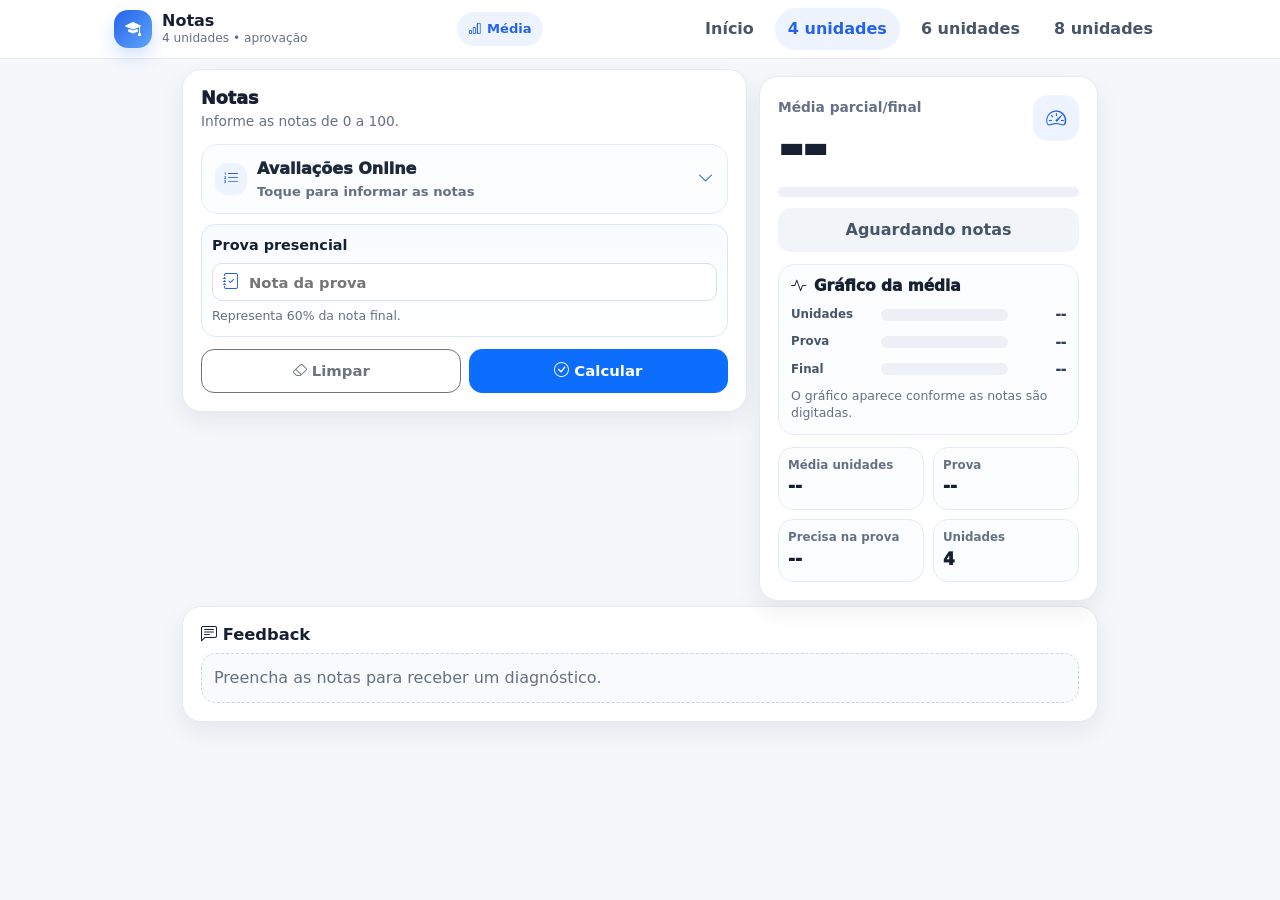
==== pages/4-unidades.html @ f449cc08 "first commit" ====
<!doctype html>
<html lang="pt-BR" data-units="4">
<head>
  <meta charset="utf-8">
  <meta name="viewport" content="width=device-width, initial-scale=1">
  <title>4 Unidades | Calculadora de Notas</title>

  <link href="https://cdn.jsdelivr.net/npm/bootstrap@5.3.3/dist/css/bootstrap.min.css" rel="stylesheet">
  <link href="https://cdn.jsdelivr.net/npm/bootstrap-icons@1.11.3/font/bootstrap-icons.css" rel="stylesheet">
  <link rel="stylesheet" href="../assets/css/styles.css">
</head>

<body>
  <header class="appbar">
    <div class="container-fluid appbar-inner">
      <a class="brand" href="../index.html" aria-label="Início">
        <span class="brand-icon"><i class="bi bi-mortarboard-fill"></i></span>
        <span>
          <strong>Notas</strong>
          <small>4 unidades • aprovação</small>
        </span>
      </a>

      <div class="appbar-actions">
        <a class="appbar-pill" href="#resultado">
          <i class="bi bi-bar-chart"></i>
          <span class="appbar-title-extra">Média</span>
        </a>

        <button class="icon-btn d-lg-none" type="button" data-bs-toggle="offcanvas" data-bs-target="#mobileMenu" aria-label="Abrir menu">
          <i class="bi bi-list"></i>
        </button>
      </div>

      <nav class="desktop-nav d-none d-lg-flex">
        <a href="../index.html">Início</a>
        <a class="active" href="4-unidades.html">4 unidades</a>
        <a class="" href="6-unidades.html">6 unidades</a>
        <a class="" href="8-unidades.html">8 unidades</a>
      </nav>
    </div>
  </header>

  <div class="offcanvas offcanvas-end" tabindex="-1" id="mobileMenu">
    <div class="offcanvas-header">
      <h5 class="offcanvas-title">Navegação</h5>
      <button type="button" class="btn-close" data-bs-dismiss="offcanvas" aria-label="Fechar"></button>
    </div>
    <div class="offcanvas-body mobile-nav">
      <a href="../index.html"><i class="bi bi-house"></i> Início</a>
      <a class="active" href="4-unidades.html"><i class="bi bi-calculator"></i> Calculadora 4 unidades</a>
      <a class="" href="6-unidades.html"><i class="bi bi-calculator"></i> Calculadora 6 unidades</a>
      <a class="" href="8-unidades.html"><i class="bi bi-calculator"></i> Calculadora 8 unidades</a>
    </div>
  </div>

  <main class="container app-container calculator-page">
<section id="notas" class="app-card input-card">
      <div class="section-title">
        <div>
          <h2>Notas</h2>
          <p>Informe as notas de 0 a 100.</p>
        </div>
      </div>

      <form id="gradeForm" novalidate>
        <details class="notes-expander" id="notesExpander">
          <summary>
            <span class="summary-left">
              <span class="summary-icon"><i class="bi bi-list-ol"></i></span>
              <span class="summary-text">
                <span>Avaliações Online</span>
                <small>Toque para informar as notas</small>
              </span>
            </span>
            <i class="bi bi-chevron-down chevron"></i>
          </summary>
          <div class="grades-list" id="onlineGradesContainer"></div>
        </details>

        <div class="exam-box">
          <label for="examGrade">Prova presencial</label>
          <div class="input-wrap">
            <i class="bi bi-journal-check"></i>
            <input type="number" min="0" max="100" step="0.01" id="examGrade" placeholder="Nota da prova">
          </div>
          <small>Representa 60% da nota final.</small>
        </div>

        <div class="action-row">
          <button type="button" class="btn btn-outline-secondary" id="btnLimpar">
            <i class="bi bi-eraser"></i> Limpar
          </button>
          <button type="submit" class="btn btn-primary">
            <i class="bi bi-check-circle"></i> Calcular
          </button>
        </div>
      </form>
    </section>

    <section id="resultado" class="app-card result-panel">
      <div class="result-top">
        <div>
          <span class="result-label">Média parcial/final</span>
          <strong id="finalGrade">--</strong>
        </div>
        <div class="result-icon" id="resultIcon"><i class="bi bi-speedometer2"></i></div>
      </div>

      <div class="progress result-progress">
        <div id="progressBar" class="progress-bar" style="width: 0%"></div>
      </div>

      <div id="statusBadge" class="status-badge neutral">Aguardando notas</div>

      <div class="live-chart" aria-label="Gráfico de acompanhamento das notas">
        <h3><i class="bi bi-activity"></i> Gráfico da média</h3>

        <div class="chart-row">
          <span class="chart-label">Unidades</span>
          <div class="chart-track"><div class="chart-bar online" id="barUnits"></div></div>
          <span class="chart-value" id="barUnitsValue">--</span>
        </div>

        <div class="chart-row">
          <span class="chart-label">Prova</span>
          <div class="chart-track"><div class="chart-bar exam" id="barExam"></div></div>
          <span class="chart-value" id="barExamValue">--</span>
        </div>

        <div class="chart-row">
          <span class="chart-label">Final</span>
          <div class="chart-track"><div class="chart-bar final" id="barFinal"></div></div>
          <span class="chart-value" id="barFinalValue">--</span>
        </div>

        <p class="chart-help" id="chartHelp">
          O gráfico aparece conforme as notas são digitadas.
        </p>
      </div>

      <div class="result-grid">
        <div class="mini-stat">
          <span>Média unidades</span>
          <strong id="unitsAverage">--</strong>
        </div>
        <div class="mini-stat">
          <span>Prova</span>
          <strong id="examResult">--</strong>
        </div>
        <div class="mini-stat">
          <span>Precisa na prova</span>
          <strong id="neededExam">--</strong>
        </div>
        <div class="mini-stat">
          <span>Unidades</span>
          <strong>4</strong>
        </div>
      </div>
    </section>

    <section class="app-card feedback-card">
      <h2><i class="bi bi-chat-left-text"></i> Feedback</h2>
      <div id="feedbackArea" class="feedback-empty">
        Preencha as notas para receber um diagnóstico.
      </div>
    </section>
  </main>

  <nav class="bottom-nav d-lg-none">
    <a href="../index.html"><i class="bi bi-house"></i><span>Início</span></a>
    <a href="#notas" class="active"><i class="bi bi-pencil-square"></i><span>Notas</span></a>
    <a href="#resultado"><i class="bi bi-bar-chart"></i><span>Média</span></a>
  </nav>

  <script src="https://cdn.jsdelivr.net/npm/bootstrap@5.3.3/dist/js/bootstrap.bundle.min.js"></script>
  <script src="../assets/js/app.js"></script>
</body>
</html>
---- assets/css/styles.css ----
:root {
  --primary: #2563eb;
  --primary-dark: #1d4ed8;
  --success: #16a34a;
  --warning: #f59e0b;
  --danger: #dc2626;
  --bg: #f5f7fb;
  --card: #ffffff;
  --text: #172033;
  --muted: #667085;
  --border: #e6eaf2;
  --shadow: 0 10px 24px rgba(15, 23, 42, .07);
}

* {
  box-sizing: border-box;
}

html {
  scroll-behavior: smooth;
  scroll-padding-top: 74px;
}

body {
  min-height: 100vh;
  background: var(--bg);
  color: var(--text);
  font-family: system-ui, -apple-system, BlinkMacSystemFont, "Segoe UI", sans-serif;
  padding-bottom: 90px;
}

.appbar {
  position: sticky;
  top: 0;
  z-index: 1030;
  background: rgba(255, 255, 255, .97);
  backdrop-filter: blur(14px);
  border-bottom: 1px solid var(--border);
}

.appbar-inner {
  min-height: 58px;
  display: flex;
  align-items: center;
  justify-content: space-between;
  gap: 14px;
  max-width: 1080px;
  margin: 0 auto;
  padding-inline: 14px;
}

.brand {
  display: inline-flex;
  align-items: center;
  gap: 10px;
  color: var(--text);
  text-decoration: none;
}

.brand-icon {
  width: 38px;
  height: 38px;
  display: grid;
  place-items: center;
  border-radius: 14px;
  background: linear-gradient(135deg, var(--primary), #60a5fa);
  color: #fff;
  box-shadow: 0 8px 18px rgba(37, 99, 235, .20);
}

.brand strong,
.brand small {
  display: block;
  line-height: 1.05;
}

.brand small {
  color: var(--muted);
  font-size: .76rem;
  margin-top: 2px;
}

.icon-btn {
  border: 0;
  width: 38px;
  height: 38px;
  border-radius: 14px;
  background: #eef4ff;
  color: var(--primary);
  font-size: 1.25rem;
}

.desktop-nav {
  align-items: center;
  gap: 8px;
}

.desktop-nav a,
.mobile-nav a {
  text-decoration: none;
  color: #475569;
  font-weight: 750;
}

.desktop-nav a {
  padding: 9px 13px;
  border-radius: 999px;
}

.desktop-nav a:hover,
.desktop-nav a.active {
  color: var(--primary);
  background: #eef4ff;
}

.mobile-nav {
  display: grid;
  gap: 10px;
}

.mobile-nav a {
  display: flex;
  align-items: center;
  gap: 10px;
  padding: 14px;
  border-radius: 16px;
  background: #f8fafc;
}

.mobile-nav a.active {
  color: var(--primary);
  background: #eef4ff;
}

.app-container {
  max-width: 940px;
  padding-top: 12px;
}

.home-container {
  max-width: 620px;
}

.compact-hero,
.mini-header {
  border-radius: 18px;
  padding: 14px 15px;
  background: #ffffff;
  color: var(--text);
  border: 1px solid var(--border);
  box-shadow: var(--shadow);
}

.compact-hero {
  margin-bottom: 12px;
}

.compact-hero h1,
.mini-header h1 {
  font-size: clamp(1.16rem, 5.4vw, 1.55rem);
  font-weight: 950;
  margin: 0 0 4px;
  line-height: 1.12;
}

.compact-hero p,
.mini-header p {
  color: var(--muted);
  margin: 0;
  font-size: .91rem;
}

.mini-header {
  display: flex;
  align-items: center;
  justify-content: space-between;
  gap: 12px;
  margin-bottom: 12px;
}

.mini-header::before,
.compact-hero::before {
  content: "";
  width: 42px;
  height: 4px;
  display: block;
  border-radius: 999px;
  background: linear-gradient(90deg, var(--primary), #60a5fa);
  margin-bottom: 10px;
}

.mini-header > div,
.compact-hero > div {
  flex: 1;
}

.mini-header .btn {
  border-radius: 13px;
  font-weight: 850;
  white-space: nowrap;
  padding: 8px 10px;
  font-size: .86rem;
}

.mini-badge {
  display: none;
}

.home-actions {
  display: grid;
  grid-template-columns: 1fr;
  gap: 9px;
  margin: 12px 0;
}

.home-action {
  display: flex;
  align-items: center;
  justify-content: space-between;
  gap: 14px;
  padding: 12px 14px;
  border: 1px solid var(--border);
  border-radius: 17px;
  background: #fff;
  color: var(--text);
  text-decoration: none;
  box-shadow: var(--shadow);
}

.home-action strong {
  display: block;
  font-weight: 900;
  font-size: 1rem;
}

.home-action small {
  color: var(--muted);
  font-size: .86rem;
}

.info-card,
.app-card {
  border: 1px solid var(--border);
  border-radius: 19px;
  background: var(--card);
  box-shadow: var(--shadow);
}

.info-card {
  margin-top: 12px;
  padding: 15px;
}

.info-card h2,
.feedback-card h2 {
  font-size: 1.02rem;
  font-weight: 900;
  margin-bottom: 8px;
}

.info-card p {
  margin-bottom: 11px;
}

.formula {
  background: #f8fafc;
  border: 1px dashed #cbd5e1;
  border-radius: 13px;
  padding: 10px;
  font-weight: 800;
  color: #334155;
  font-size: .94rem;
}

.calculator-page {
  display: grid;
  gap: 12px;
}

.input-card,
.result-panel,
.feedback-card {
  padding: 14px;
}

.section-title {
  display: flex;
  align-items: start;
  justify-content: space-between;
  gap: 10px;
  margin-bottom: 12px;
}

.section-title h2 {
  font-size: 1.1rem;
  font-weight: 950;
  margin: 0;
}

.section-title p {
  color: var(--muted);
  margin: 2px 0 0;
  font-size: .86rem;
}

.ghost-btn {
  display: none;
}

.notes-expander {
  border: 1px solid var(--border);
  border-radius: 17px;
  background: #fbfdff;
  overflow: hidden;
}

.notes-expander summary {
  list-style: none;
  cursor: pointer;
  padding: 12px 13px;
  display: flex;
  align-items: center;
  justify-content: space-between;
  gap: 10px;
  font-weight: 950;
  color: #1e293b;
}

.notes-expander summary::-webkit-details-marker {
  display: none;
}

.notes-expander summary .summary-left {
  display: flex;
  align-items: center;
  gap: 10px;
}

.notes-expander summary .summary-icon {
  width: 32px;
  height: 32px;
  display: grid;
  place-items: center;
  border-radius: 12px;
  background: #eef4ff;
  color: var(--primary);
}

.notes-expander summary .summary-text {
  display: grid;
  gap: 1px;
}

.notes-expander summary small {
  color: var(--muted);
  font-weight: 750;
  font-size: .82rem;
}

.notes-expander summary .chevron {
  color: var(--primary);
  transition: transform .2s ease;
}

.notes-expander[open] summary .chevron {
  transform: rotate(180deg);
}

.notes-expander .grades-list {
  padding: 0 10px 10px;
  border-top: 1px solid var(--border);
  background: #fff;
}

.grades-list {
  display: grid;
  grid-template-columns: repeat(2, minmax(0, 1fr));
  gap: 8px;
}

.grade-item {
  padding: 9px;
  background: #fbfdff;
  border: 1px solid var(--border);
  border-radius: 15px;
}

.grade-item label {
  display: flex;
  align-items: center;
  justify-content: space-between;
  gap: 8px;
  font-weight: 850;
  font-size: .76rem;
  margin-bottom: 6px;
  color: #334155;
}

.grade-number {
  display: inline-flex;
  align-items: center;
  justify-content: center;
  min-width: 32px;
  height: 24px;
  padding-inline: 8px;
  border-radius: 999px;
  background: #eef4ff;
  color: var(--primary);
  font-weight: 950;
  font-size: .75rem;
}

.grade-item input,
.exam-box input {
  width: 100%;
  border: 1px solid #d9e0ec;
  border-radius: 11px;
  padding: 9px 10px;
  outline: none;
  font-weight: 750;
  background: #fff;
  min-height: 40px;
}

.grade-item input:focus,
.exam-box input:focus {
  border-color: rgba(37, 99, 235, .55);
  box-shadow: 0 0 0 .18rem rgba(37, 99, 235, .10);
}

.exam-box {
  margin-top: 10px;
  padding: 12px;
  border-radius: 17px;
  background: linear-gradient(180deg, #f8fbff, #fff);
  border: 1px solid rgba(37, 99, 235, .15);
}

.exam-box label {
  display: block;
  font-weight: 900;
  margin-bottom: 7px;
  font-size: .95rem;
}

.exam-box small {
  display: block;
  color: var(--muted);
  margin-top: 6px;
  font-size: .82rem;
}

.input-wrap {
  position: relative;
}

.input-wrap i {
  position: absolute;
  left: 12px;
  top: 50%;
  transform: translateY(-50%);
  color: var(--primary);
}

.input-wrap input {
  padding-left: 38px;
}

.action-row {
  display: grid;
  grid-template-columns: 1fr 1fr;
  gap: 8px;
  margin-top: 12px;
}

.action-row .btn {
  border-radius: 13px;
  padding: 9px 10px;
  font-weight: 850;
  min-height: 44px;
  font-size: .93rem;
}

.result-top {
  display: flex;
  align-items: start;
  justify-content: space-between;
  gap: 12px;
}

.result-label {
  color: var(--muted);
  font-weight: 800;
  font-size: .86rem;
}

#finalGrade {
  display: block;
  font-size: clamp(2.05rem, 12vw, 3.75rem);
  line-height: .95;
  font-weight: 950;
  letter-spacing: -1px;
}

.result-icon {
  width: 46px;
  height: 46px;
  display: grid;
  place-items: center;
  border-radius: 15px;
  background: #eef4ff;
  color: var(--primary);
  font-size: 1.25rem;
}

.result-progress {
  height: 10px;
  border-radius: 999px;
  background: #edf1f7;
  margin: 11px 0;
}

.progress-bar {
  border-radius: 999px;
  transition: width .25s ease;
}

.status-badge {
  width: 100%;
  padding: 10px 12px;
  border-radius: 13px;
  font-weight: 900;
  text-align: center;
}

.status-badge.neutral {
  background: #f1f5f9;
  color: #475569;
}

.status-badge.approved {
  background: #dcfce7;
  color: #166534;
}

.status-badge.recovery {
  background: #fef3c7;
  color: #92400e;
}

.status-badge.failed {
  background: #fee2e2;
  color: #991b1b;
}

.live-chart {
  margin-top: 12px;
  padding: 12px;
  border-radius: 17px;
  background: #fbfdff;
  border: 1px solid var(--border);
}

.live-chart h3 {
  font-size: .96rem;
  font-weight: 950;
  margin: 0 0 10px;
  display: flex;
  align-items: center;
  gap: 8px;
}

.chart-row {
  display: grid;
  grid-template-columns: 82px 1fr 50px;
  align-items: center;
  gap: 8px;
  margin-bottom: 8px;
}

.chart-row:last-child {
  margin-bottom: 0;
}

.chart-label {
  color: #475569;
  font-weight: 850;
  font-size: .74rem;
}

.chart-track {
  height: 12px;
  border-radius: 999px;
  background: #edf1f7;
  overflow: hidden;
}

.chart-bar {
  height: 100%;
  width: 0%;
  border-radius: 999px;
  background: var(--primary);
  transition: width .25s ease, background-color .25s ease;
}

.chart-bar.online {
  background: #2563eb;
}

.chart-bar.exam {
  background: #7c3aed;
}

.chart-bar.final {
  background: #64748b;
}

.chart-bar.final.approved {
  background: var(--success);
}

.chart-bar.final.recovery {
  background: var(--warning);
}

.chart-bar.final.failed {
  background: var(--danger);
}

.chart-value {
  text-align: right;
  color: #334155;
  font-weight: 950;
  font-size: .8rem;
}

.chart-help {
  margin: 9px 0 0;
  color: var(--muted);
  font-size: .78rem;
  line-height: 1.35;
}

.result-grid {
  display: grid;
  grid-template-columns: repeat(2, 1fr);
  gap: 9px;
  margin-top: 12px;
}

.mini-stat {
  border: 1px solid var(--border);
  border-radius: 15px;
  padding: 9px;
  background: #fbfdff;
}

.mini-stat span {
  color: var(--muted);
  font-size: .74rem;
  display: block;
  font-weight: 750;
}

.mini-stat strong {
  font-size: 1.06rem;
  font-weight: 950;
}

.feedback-empty,
.feedback-box {
  border-radius: 15px;
  padding: 12px;
}

.feedback-empty {
  background: #f8fafc;
  color: var(--muted);
  border: 1px dashed #cbd5e1;
}

.feedback-box {
  background: #fbfdff;
  border: 1px solid var(--border);
}

.feedback-box h3 {
  font-size: .98rem;
  font-weight: 950;
  margin-bottom: 6px;
}

.feedback-box p {
  color: #475569;
  margin-bottom: 0;
}

.bottom-nav {
  position: fixed;
  left: 0;
  right: 0;
  bottom: 0;
  z-index: 1040;
  height: 74px;
  display: grid;
  grid-template-columns: repeat(3, 1fr);
  gap: 8px;
  padding: 8px 14px calc(8px + env(safe-area-inset-bottom));
  background: rgba(255, 255, 255, .99);
  backdrop-filter: blur(14px);
  border-top: 1px solid var(--border);
  box-shadow: 0 -10px 24px rgba(15, 23, 42, .08);
}

.bottom-nav a {
  color: #64748b;
  text-decoration: none;
  display: grid;
  place-items: center;
  gap: 2px;
  font-size: .72rem;
  font-weight: 850;
  border-radius: 16px;
  padding: 7px 4px;
  transition: background .2s ease, color .2s ease;
}

.bottom-nav i {
  font-size: 1.16rem;
  line-height: 1;
}

.bottom-nav a.active {
  background: linear-gradient(180deg, #eef4ff, #eaf1ff);
  color: var(--primary);
}

@media (max-width: 374px) {
  .grades-list {
    grid-template-columns: 1fr;
  }

  .compact-hero p,
  .mini-header p {
    font-size: .86rem;
  }

  .chart-row {
    grid-template-columns: 74px 1fr 46px;
  }

  .chart-label {
    font-size: .7rem;
  }
}

@media (min-width: 576px) {
  .compact-hero,
  .mini-header,
  .input-card,
  .result-panel,
  .feedback-card,
  .info-card {
    padding: 18px;
  }

  .grades-list {
    grid-template-columns: repeat(3, minmax(0, 1fr));
  }
}

@media (min-width: 992px) {
  body {
    padding-bottom: 0;
  }

  .app-container {
    padding-top: 22px;
    padding-bottom: 38px;
  }

  .calculator-page {
    grid-template-columns: 1.25fr .75fr;
    align-items: start;
  }

  .mini-header,
  .feedback-card {
    grid-column: 1 / -1;
  }

  .result-panel {
    position: sticky;
    top: 76px;
  }

  .home-actions {
    grid-template-columns: repeat(3, 1fr);
  }

  .bottom-nav {
    display: none;
  }
}


/* Ajustes v5: informações da calculadora dentro da appbar */
.calculator-page {
  padding-top: 10px;
}

.calculator-page .mini-header {
  display: none;
}

.appbar-actions {
  display: flex;
  align-items: center;
  gap: 8px;
}

.appbar-pill {
  display: inline-flex;
  align-items: center;
  gap: 6px;
  height: 34px;
  padding: 0 11px;
  border-radius: 999px;
  background: #eef4ff;
  color: var(--primary);
  text-decoration: none;
  font-size: .82rem;
  font-weight: 900;
  white-space: nowrap;
}

.appbar-pill:hover {
  color: var(--primary-dark);
  background: #e0ebff;
}

.appbar-title-extra {
  display: none;
}

@media (min-width: 390px) {
  .appbar-title-extra {
    display: inline;
  }
}

@media (max-width: 374px) {
  .appbar-pill {
    height: 32px;
    padding: 0 9px;
    font-size: .78rem;
  }
}


/* Ajustes v6: inputs de avaliações mais proporcionais */
.notes-expander .grades-list {
  padding: 10px;
}

.grade-item {
  padding: 8px;
  border-radius: 13px;
  background: #ffffff;
}

.grade-item label {
  font-size: .72rem;
  line-height: 1.15;
  margin-bottom: 5px;
  min-height: 22px;
}

.grade-number {
  min-width: 28px;
  height: 22px;
  padding-inline: 7px;
  font-size: .7rem;
}

.grade-item input {
  min-height: 34px;
  height: 34px;
  padding: 6px 9px;
  border-radius: 10px;
  font-size: .92rem;
  font-weight: 800;
}

.grade-item input::placeholder {
  font-size: .82rem;
  font-weight: 700;
}

.grades-list {
  gap: 7px;
}

.exam-box {
  padding: 10px;
  border-radius: 15px;
}

.exam-box label {
  font-size: .9rem;
  margin-bottom: 6px;
}

.exam-box input {
  min-height: 38px;
  height: 38px;
  padding-top: 7px;
  padding-bottom: 7px;
  border-radius: 10px;
  font-size: .92rem;
}

.input-wrap input {
  padding-left: 36px;
}

.input-wrap i {
  left: 11px;
}

.exam-box small {
  font-size: .78rem;
}

@media (min-width: 576px) {
  .grades-list {
    grid-template-columns: repeat(4, minmax(0, 1fr));
  }
}

@media (min-width: 992px) {
  .grades-list {
    grid-template-columns: repeat(4, minmax(0, 1fr));
  }
}
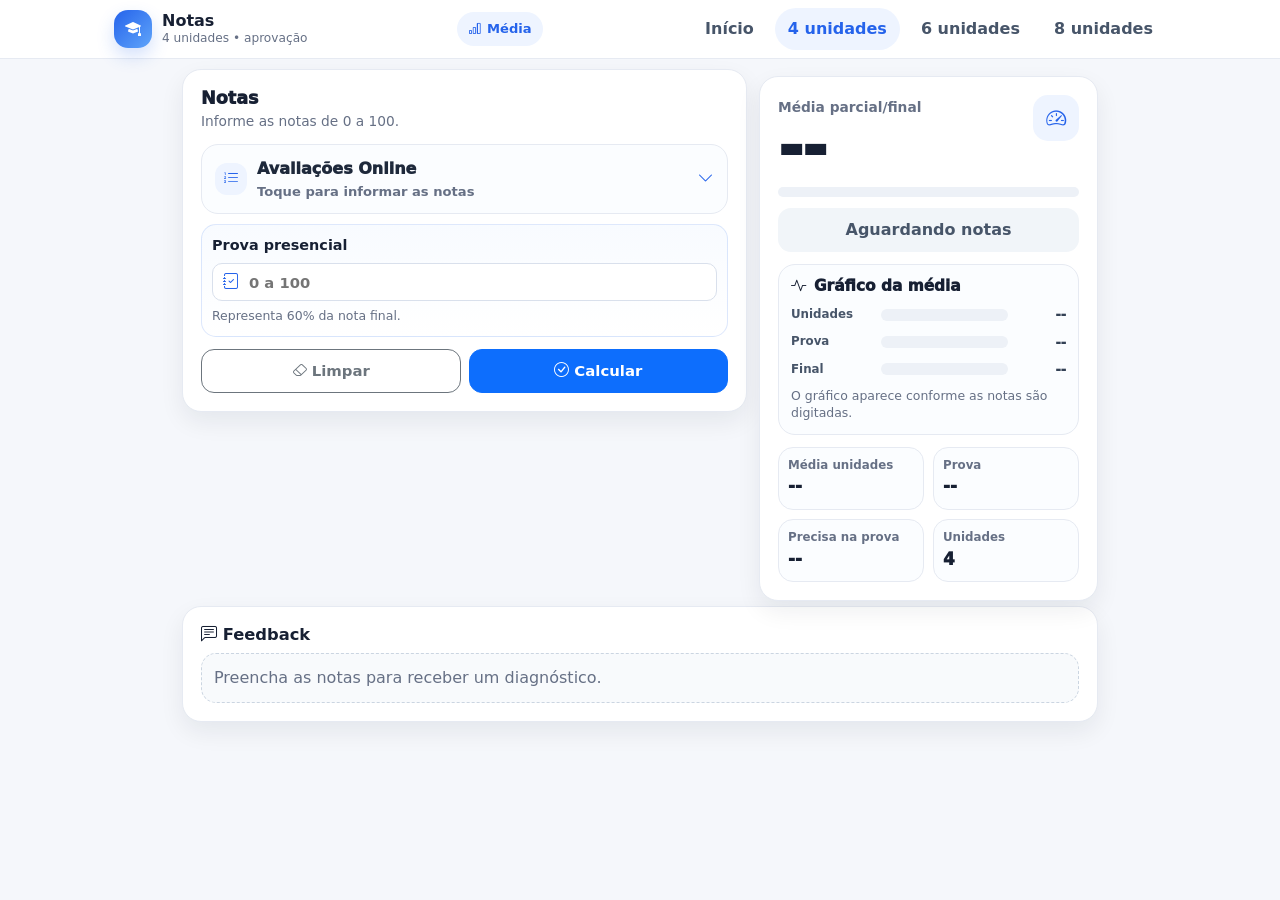
==== commit 93ca70a5: "Melhora digitação mobile das notas" ====
--- a/pages/4-unidades.html
+++ b/pages/4-unidades.html
@@ -82,7 +82,7 @@
           <label for="examGrade">Prova presencial</label>
           <div class="input-wrap">
             <i class="bi bi-journal-check"></i>
-            <input type="number" min="0" max="100" step="0.01" id="examGrade" placeholder="Nota da prova">
+            <input type="text" inputmode="decimal" maxlength="6" autocomplete="off" id="examGrade" placeholder="0 a 100" title="Digite uma nota de 0 a 100 com até duas casas decimais">
           </div>
           <small>Representa 60% da nota final.</small>
         </div>
--- a/assets/css/styles.css
+++ b/assets/css/styles.css
@@ -943,3 +943,37 @@
     grid-template-columns: repeat(4, minmax(0, 1fr));
   }
 }
+
+
+/* Validação de notas */
+.grade-item input.is-invalid,
+.exam-box input.is-invalid {
+  border-color: var(--danger);
+  background: #fff7f7;
+  box-shadow: 0 0 0 .18rem rgba(220, 38, 38, .10);
+}
+
+.feedback-error {
+  border-color: rgba(220, 38, 38, .25);
+  background: #fff7f7;
+}
+
+.feedback-error h3 {
+  color: #991b1b;
+}
+
+
+/* Ajuste v3: campo de nota amigável no mobile */
+.grade-item input,
+.exam-box input {
+  appearance: textfield;
+  -moz-appearance: textfield;
+}
+
+.grade-item input::-webkit-outer-spin-button,
+.grade-item input::-webkit-inner-spin-button,
+.exam-box input::-webkit-outer-spin-button,
+.exam-box input::-webkit-inner-spin-button {
+  -webkit-appearance: none;
+  margin: 0;
+}
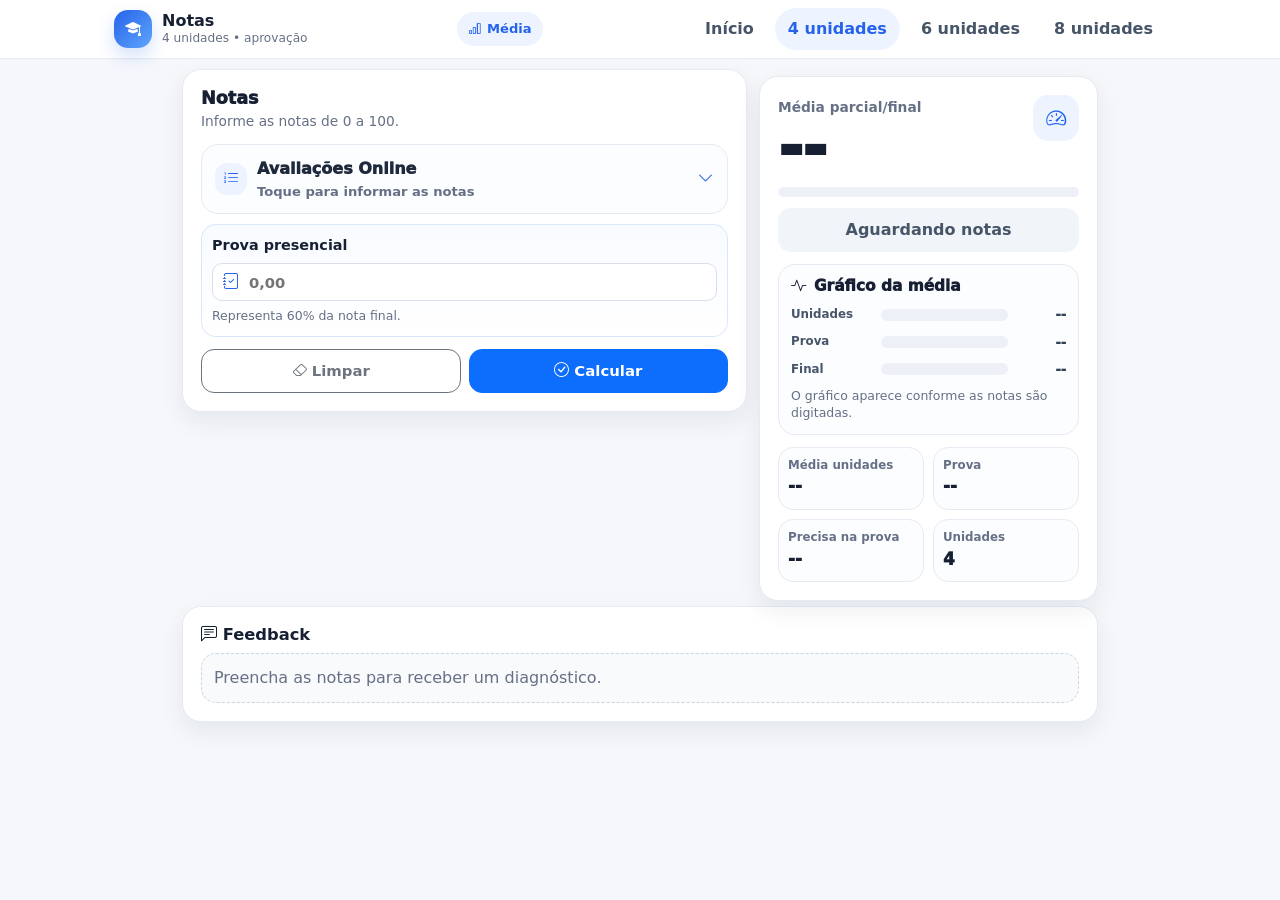
==== commit e7e60ba0: "Adiciona mascara de notas e favicon" ====
--- a/pages/4-unidades.html
+++ b/pages/4-unidades.html
@@ -8,6 +8,7 @@
   <link href="https://cdn.jsdelivr.net/npm/bootstrap@5.3.3/dist/css/bootstrap.min.css" rel="stylesheet">
   <link href="https://cdn.jsdelivr.net/npm/bootstrap-icons@1.11.3/font/bootstrap-icons.css" rel="stylesheet">
   <link rel="stylesheet" href="../assets/css/styles.css">
+  <link rel="icon" type="image/svg+xml" href="../assets/img/favicon.svg">
 </head>
 
 <body>
@@ -82,7 +83,7 @@
           <label for="examGrade">Prova presencial</label>
           <div class="input-wrap">
             <i class="bi bi-journal-check"></i>
-            <input type="text" inputmode="decimal" maxlength="6" autocomplete="off" id="examGrade" placeholder="0 a 100" title="Digite uma nota de 0 a 100 com até duas casas decimais">
+            <input type="text" inputmode="numeric" maxlength="6" autocomplete="off" id="examGrade" inputmode="numeric" maxlength="6" autocomplete="off" placeholder="0,00" title="Digite apenas números. A vírgula será inserida automaticamente.">
           </div>
           <small>Representa 60% da nota final.</small>
         </div>
--- a/assets/css/styles.css
+++ b/assets/css/styles.css
@@ -977,3 +977,19 @@
   -webkit-appearance: none;
   margin: 0;
 }
+
+
+/* Máscara de nota da direita para a esquerda */
+.grade-item input,
+.exam-box input {
+  appearance: textfield;
+  -moz-appearance: textfield;
+}
+
+.grade-item input::-webkit-outer-spin-button,
+.grade-item input::-webkit-inner-spin-button,
+.exam-box input::-webkit-outer-spin-button,
+.exam-box input::-webkit-inner-spin-button {
+  -webkit-appearance: none;
+  margin: 0;
+}
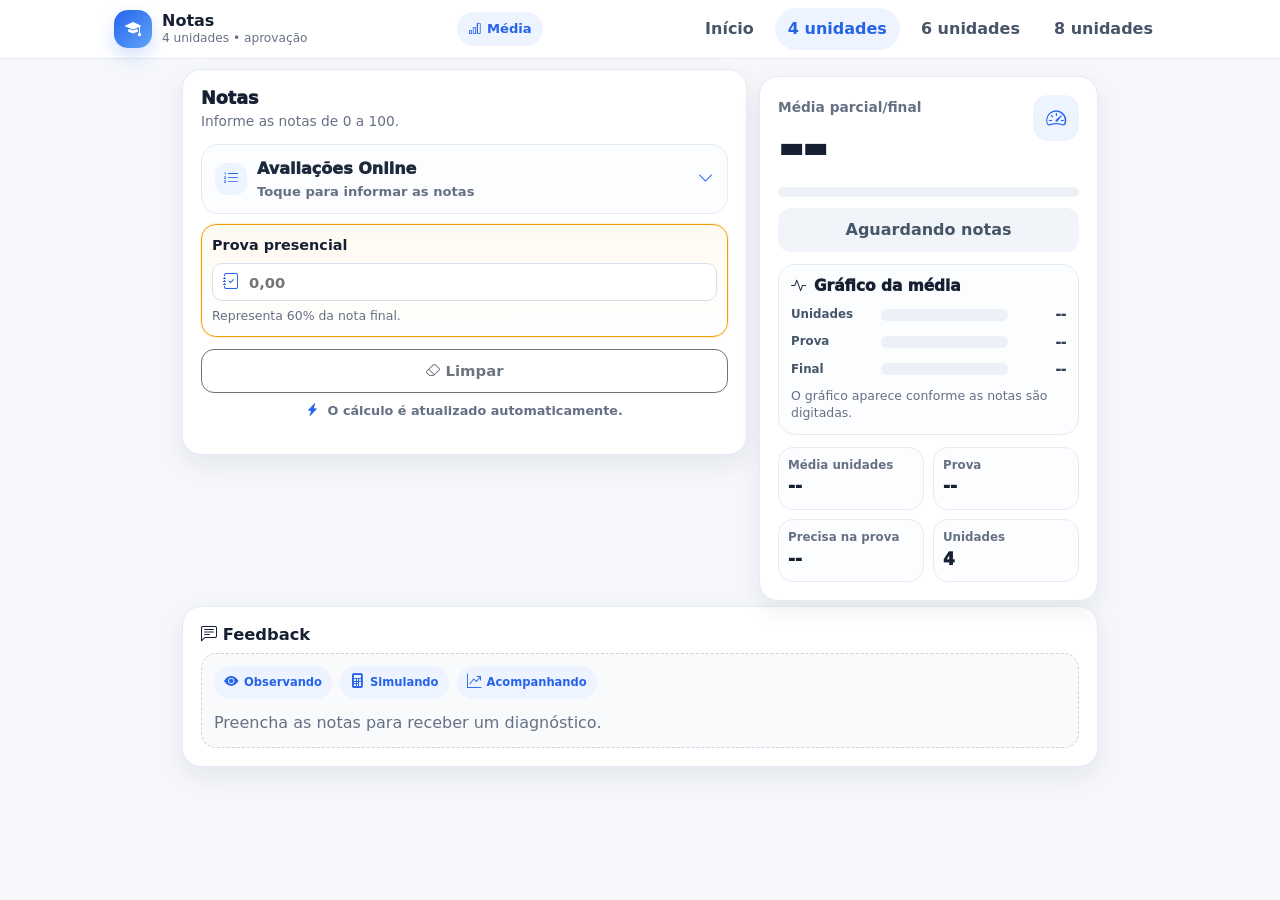
==== commit f96a03db: "Remove botao calcular e melhora feedback das notas" ====
--- a/pages/4-unidades.html
+++ b/pages/4-unidades.html
@@ -88,14 +88,12 @@
           <small>Representa 60% da nota final.</small>
         </div>
 
-        <div class="action-row">
+        <div class="action-row single-action">
           <button type="button" class="btn btn-outline-secondary" id="btnLimpar">
             <i class="bi bi-eraser"></i> Limpar
           </button>
-          <button type="submit" class="btn btn-primary">
-            <i class="bi bi-check-circle"></i> Calcular
-          </button>
         </div>
+        <p class="auto-calc-note"><i class="bi bi-lightning-charge-fill"></i> O cálculo é atualizado automaticamente.</p>
       </form>
     </section>
 
--- a/assets/css/styles.css
+++ b/assets/css/styles.css
@@ -993,3 +993,253 @@
   -webkit-appearance: none;
   margin: 0;
 }
+
+
+/* Segunda nota opcional por Avaliação Online */
+.grade-item-header {
+  display: grid;
+  gap: 6px;
+  margin-bottom: 7px;
+}
+
+.grade-item-header label {
+  margin-bottom: 0;
+}
+
+.btn-second-grade {
+  width: 100%;
+  border: 1px solid #dbeafe;
+  background: #eef4ff;
+  color: var(--primary);
+  border-radius: 10px;
+  min-height: 30px;
+  padding: 5px 8px;
+  font-size: .76rem;
+  font-weight: 900;
+  display: inline-flex;
+  align-items: center;
+  justify-content: center;
+  gap: 5px;
+}
+
+.btn-second-grade.active {
+  background: #fff7ed;
+  color: #c2410c;
+  border-color: #fed7aa;
+}
+
+.grade-input-group {
+  display: grid;
+  gap: 4px;
+  margin-top: 6px;
+}
+
+.grade-input-group small {
+  color: var(--muted);
+  font-size: .70rem;
+  font-weight: 800;
+}
+
+.second-grade-area[hidden] {
+  display: none;
+}
+
+.second-grade-help {
+  color: #64748b !important;
+  font-size: .68rem !important;
+  font-weight: 700 !important;
+}
+
+.unit-average-preview {
+  margin-top: 8px;
+  padding: 7px 8px;
+  border-radius: 10px;
+  background: #f8fafc;
+  color: #475569;
+  font-size: .73rem;
+  font-weight: 800;
+  text-align: center;
+}
+
+.unit-average-preview strong {
+  color: var(--primary);
+}
+
+@media (min-width: 576px) {
+  .grade-item-header {
+    min-height: 62px;
+  }
+}
+
+
+/* Refino do layout de segunda nota */
+.grade-item {
+  display: grid;
+  gap: 8px;
+}
+
+.grade-item-header {
+  display: flex;
+  flex-direction: column;
+  gap: 6px;
+  margin-bottom: 0;
+}
+
+.btn-second-grade {
+  align-self: flex-start;
+  width: auto;
+  min-height: 24px;
+  padding: 2px 9px;
+  border-radius: 999px;
+  font-size: .70rem;
+  font-weight: 900;
+  gap: 4px;
+  line-height: 1;
+}
+
+.btn-second-grade i {
+  font-size: .78rem;
+}
+
+.dual-grade-grid {
+  display: grid;
+  grid-template-columns: 1fr;
+  gap: 8px;
+}
+
+.grade-item.has-second-grade .dual-grade-grid {
+  grid-template-columns: repeat(2, minmax(0, 1fr));
+  align-items: start;
+}
+
+.grade-primary-area,
+.second-grade-area {
+  min-width: 0;
+}
+
+.grade-input-group {
+  margin-top: 0;
+}
+
+.grade-input-group small {
+  font-size: .69rem;
+}
+
+.grade-item input {
+  min-height: 36px;
+  height: 36px;
+}
+
+.second-grade-help {
+  margin-top: 2px;
+  line-height: 1.25;
+}
+
+.unit-average-preview {
+  margin-top: 0;
+  padding: 6px 8px;
+  font-size: .72rem;
+}
+
+@media (min-width: 576px) {
+  .grade-item-header {
+    flex-direction: row;
+    align-items: center;
+    justify-content: space-between;
+  }
+}
+
+@media (max-width: 420px) {
+  .grade-item.has-second-grade .dual-grade-grid {
+    grid-template-columns: 1fr 1fr;
+    gap: 6px;
+  }
+
+  .btn-second-grade {
+    font-size: .68rem;
+    padding: 2px 8px;
+  }
+}
+
+
+/* Ajustes de texto abaixo das duas notas */
+.second-grade-help {
+  display: block;
+  margin-top: 2px;
+  color: #64748b !important;
+  font-size: .68rem !important;
+  font-weight: 700 !important;
+  line-height: 1.3;
+}
+
+.grade-item.has-second-grade .second-grade-help {
+  grid-column: 1 / -1;
+}
+
+.unit-average-preview {
+  text-align: center;
+}
+
+
+/* Destaque visual para cards com nota vazia */
+.empty-note-card {
+  border-color: #f59e0b !important;
+  background: linear-gradient(180deg, #fffaf0, #ffffff) !important;
+  box-shadow: 0 0 0 1px rgba(245, 158, 11, .15);
+}
+
+.complete-note-card {
+  border-color: #dbeafe !important;
+}
+
+/* Remoção do botão calcular e ajuste do bloco de ações */
+.action-row.single-action {
+  grid-template-columns: 1fr;
+}
+
+.auto-calc-note {
+  margin-top: 8px;
+  text-align: center;
+  color: var(--muted);
+  font-size: .8rem;
+  font-weight: 700;
+}
+
+.auto-calc-note i {
+  color: var(--primary);
+  margin-right: 4px;
+}
+
+/* Feedback com reações */
+.reaction-strip {
+  display: flex;
+  flex-wrap: wrap;
+  gap: 8px;
+  margin-bottom: 12px;
+}
+
+.reaction-pill {
+  display: inline-flex;
+  align-items: center;
+  gap: 6px;
+  padding: 6px 10px;
+  border-radius: 999px;
+  background: #eef4ff;
+  color: var(--primary);
+  font-weight: 900;
+}
+
+.reaction-pill i {
+  font-size: .9rem;
+}
+
+.reaction-pill small {
+  font-size: .72rem;
+  font-weight: 900;
+  color: inherit;
+}
+
+.feedback-empty p,
+.feedback-box p {
+  margin-bottom: 0;
+}
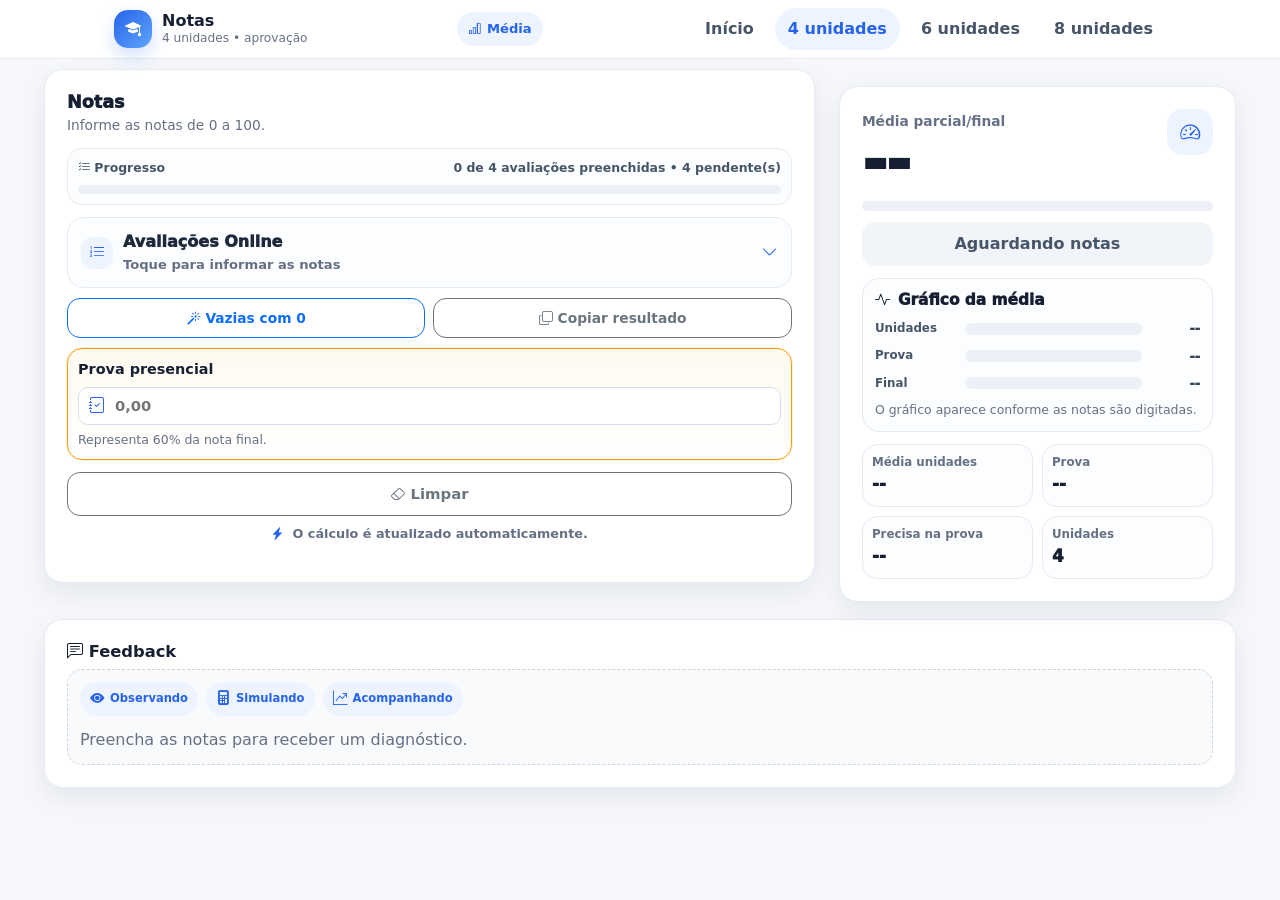
==== commit c70c06ad: "Ajusta layout wide no desktop e atualiza versao" ====
--- a/pages/4-unidades.html
+++ b/pages/4-unidades.html
@@ -42,18 +42,73 @@
     </div>
   </header>
 
-  <div class="offcanvas offcanvas-end" tabindex="-1" id="mobileMenu">
-    <div class="offcanvas-header">
-      <h5 class="offcanvas-title">Navegação</h5>
-      <button type="button" class="btn-close" data-bs-dismiss="offcanvas" aria-label="Fechar"></button>
+  
+    <div class="offcanvas offcanvas-end" tabindex="-1" id="mobileMenu">
+      <div class="offcanvas-header">
+        <h5 class="offcanvas-title">Navegação</h5>
+        <button type="button" class="btn-close" data-bs-dismiss="offcanvas" aria-label="Fechar"></button>
+      </div>
+      <div class="offcanvas-body mobile-nav">
+        <div class="mobile-nav-shell">
+          <section class="mobile-nav-hero">
+            <div class="mobile-nav-hero-top">
+              <div class="mobile-nav-hero-icon"><i class="bi bi-grid-1x2-fill"></i></div>
+              <div>
+                <h6>Calculadora de Notas</h6>
+                <p>Acesse rapidamente o início e os modelos de cálculo por quantidade de unidades.</p>
+              </div>
+            </div>
+          </section>
+
+          <section class="mobile-nav-section">
+            <h6 class="mobile-nav-section-title"><i class="bi bi-compass"></i> Acesso rápido</h6>
+            <div class="mobile-nav-grid">
+              <a class="mobile-nav-card" href="../index.html">
+                <span class="mobile-nav-card-icon"><i class="bi bi-house-door"></i></span>
+                <span class="mobile-nav-card-text">
+                  <strong>Início</strong>
+                  <small>Visão geral da aplicação e regras de cálculo.</small>
+                </span>
+                <i class="bi bi-chevron-right mobile-nav-card-arrow"></i>
+              </a>
+
+              <a class="mobile-nav-card active" href="../pages/4-unidades.html">
+                <span class="mobile-nav-card-icon"><i class="bi bi-calculator"></i></span>
+                <span class="mobile-nav-card-text">
+                  <strong>Calculadora 4 unidades</strong>
+                  <small>Para disciplinas com 4 avaliações online + prova.</small>
+                </span>
+                <i class="bi bi-chevron-right mobile-nav-card-arrow"></i>
+              </a>
+
+              <a class="mobile-nav-card" href="../pages/6-unidades.html">
+                <span class="mobile-nav-card-icon"><i class="bi bi-calculator"></i></span>
+                <span class="mobile-nav-card-text">
+                  <strong>Calculadora 6 unidades</strong>
+                  <small>Para disciplinas com 6 avaliações online + prova.</small>
+                </span>
+                <i class="bi bi-chevron-right mobile-nav-card-arrow"></i>
+              </a>
+
+              <a class="mobile-nav-card" href="../pages/8-unidades.html">
+                <span class="mobile-nav-card-icon"><i class="bi bi-calculator"></i></span>
+                <span class="mobile-nav-card-text">
+                  <strong>Calculadora 8 unidades</strong>
+                  <small>Para disciplinas com 8 avaliações online + prova.</small>
+                </span>
+                <i class="bi bi-chevron-right mobile-nav-card-arrow"></i>
+              </a>
+            </div>
+          </section>
+
+          <section class="mobile-nav-footer">
+            <span class="mobile-nav-credit"><i class="bi bi-code-slash"></i> Desenvolvido por Hagliberto Alves de Oliveira</span>
+            <span class="mobile-nav-version"><i class="bi bi-tag"></i> v2.1.0</span>
+          </section>
+        </div>
+      </div>
     </div>
-    <div class="offcanvas-body mobile-nav">
-      <a href="../index.html"><i class="bi bi-house"></i> Início</a>
-      <a class="active" href="4-unidades.html"><i class="bi bi-calculator"></i> Calculadora 4 unidades</a>
-      <a class="" href="6-unidades.html"><i class="bi bi-calculator"></i> Calculadora 6 unidades</a>
-      <a class="" href="8-unidades.html"><i class="bi bi-calculator"></i> Calculadora 8 unidades</a>
-    </div>
-  </div>
+
 
   <main class="container app-container calculator-page">
 <section id="notas" class="app-card input-card">
@@ -63,6 +118,16 @@
           <p>Informe as notas de 0 a 100.</p>
         </div>
       </div>
+
+        <div class="progress-summary">
+          <div class="progress-summary-top">
+            <span><i class="bi bi-list-check"></i> Progresso</span>
+            <span id="progressText">0 de 0 avaliações preenchidas</span>
+          </div>
+          <div class="progress-mini-track">
+            <div class="progress-mini-fill" id="progressFill"></div>
+          </div>
+        </div>
 
       <form id="gradeForm" novalidate>
         <details class="notes-expander" id="notesExpander">
@@ -79,6 +144,16 @@
           <div class="grades-list" id="onlineGradesContainer"></div>
         </details>
 
+        <div class="utility-actions">
+          <button type="button" class="btn btn-outline-primary" id="btnFillEmptyZero">
+            <i class="bi bi-magic"></i> Vazias com 0
+          </button>
+          <button type="button" class="btn btn-outline-secondary" id="btnCopyResult">
+            <i class="bi bi-copy"></i> Copiar resultado
+          </button>
+        </div>
+
+
         <div class="exam-box">
           <label for="examGrade">Prova presencial</label>
           <div class="input-wrap">
@@ -164,7 +239,7 @@
         Preencha as notas para receber um diagnóstico.
       </div>
     </section>
-  </main>
+</main>
 
   <nav class="bottom-nav d-lg-none">
     <a href="../index.html"><i class="bi bi-house"></i><span>Início</span></a>
--- a/assets/css/styles.css
+++ b/assets/css/styles.css
@@ -1243,3 +1243,575 @@
 .feedback-box p {
   margin-bottom: 0;
 }
+
+
+/* Créditos, versão e toast */
+.project-meta {
+  display: flex;
+  align-items: center;
+  justify-content: center;
+  gap: 8px;
+  flex-wrap: wrap;
+  padding: 10px 0 4px;
+}
+
+.dev-pill {
+  display: inline-flex;
+  align-items: center;
+  gap: 7px;
+  padding: 7px 11px;
+  border-radius: 999px;
+  background: linear-gradient(180deg, #ffffff, #f8fbff);
+  border: 1px solid var(--border);
+  color: #334155;
+  font-size: .78rem;
+  font-weight: 850;
+  box-shadow: 0 8px 18px rgba(15, 23, 42, .06);
+}
+
+.dev-pill i {
+  color: var(--primary);
+}
+
+.version-pill {
+  display: inline-flex;
+  align-items: center;
+  padding: 5px 9px;
+  border-radius: 999px;
+  background: #f1f5f9;
+  color: #64748b;
+  font-size: .70rem;
+  font-weight: 900;
+}
+
+.app-toast {
+  position: fixed;
+  left: 50%;
+  bottom: 88px;
+  transform: translateX(-50%) translateY(18px);
+  z-index: 2000;
+  display: inline-flex;
+  align-items: center;
+  gap: 8px;
+  max-width: calc(100vw - 32px);
+  padding: 11px 14px;
+  border-radius: 999px;
+  background: rgba(15, 23, 42, .94);
+  color: #fff;
+  font-size: .86rem;
+  font-weight: 850;
+  box-shadow: 0 16px 36px rgba(15, 23, 42, .22);
+  opacity: 0;
+  pointer-events: none;
+  transition: opacity .22s ease, transform .22s ease;
+}
+
+.app-toast.show {
+  opacity: 1;
+  transform: translateX(-50%) translateY(0);
+}
+
+.app-toast i {
+  color: #86efac;
+}
+
+.long-press-pulse {
+  animation: longPressPulse .45s ease;
+}
+
+@keyframes longPressPulse {
+  0% { transform: scale(1); }
+  50% { transform: scale(.985); box-shadow: 0 0 0 3px rgba(37, 99, 235, .14); }
+  100% { transform: scale(1); }
+}
+
+@media (min-width: 992px) {
+  .app-toast {
+    bottom: 24px;
+  }
+}
+
+
+/* Refatoração da navegação - v1.10.0 */
+.mobile-nav-shell {
+  display: grid;
+  gap: 14px;
+  min-height: 100%;
+}
+
+.mobile-nav-hero {
+  border: 1px solid var(--border);
+  border-radius: 20px;
+  padding: 16px;
+  background: linear-gradient(180deg, #ffffff, #f8fbff);
+  box-shadow: var(--shadow);
+}
+
+.mobile-nav-hero-top {
+  display: flex;
+  align-items: center;
+  gap: 12px;
+  margin-bottom: 10px;
+}
+
+.mobile-nav-hero-icon {
+  width: 42px;
+  height: 42px;
+  border-radius: 15px;
+  display: grid;
+  place-items: center;
+  background: linear-gradient(135deg, var(--primary), #60a5fa);
+  color: #fff;
+  font-size: 1.1rem;
+  box-shadow: 0 10px 24px rgba(37, 99, 235, .20);
+}
+
+.mobile-nav-hero h6 {
+  margin: 0;
+  font-size: 1rem;
+  font-weight: 950;
+  color: var(--text);
+}
+
+.mobile-nav-hero p {
+  margin: 0;
+  color: var(--muted);
+  font-size: .84rem;
+  line-height: 1.4;
+}
+
+.mobile-nav-section {
+  display: grid;
+  gap: 10px;
+}
+
+.mobile-nav-section-title {
+  display: flex;
+  align-items: center;
+  gap: 8px;
+  margin: 0;
+  font-size: .82rem;
+  font-weight: 950;
+  color: #475569;
+  text-transform: uppercase;
+  letter-spacing: .03em;
+}
+
+.mobile-nav-grid {
+  display: grid;
+  gap: 10px;
+}
+
+.mobile-nav-card {
+  display: grid;
+  grid-template-columns: auto 1fr auto;
+  align-items: center;
+  gap: 12px;
+  padding: 14px;
+  border-radius: 18px;
+  text-decoration: none;
+  border: 1px solid var(--border);
+  background: #fff;
+  box-shadow: 0 8px 18px rgba(15, 23, 42, .05);
+  color: var(--text);
+  transition: transform .18s ease, box-shadow .18s ease, border-color .18s ease, background .18s ease;
+}
+
+.mobile-nav-card:hover,
+.mobile-nav-card:focus {
+  transform: translateY(-1px);
+  border-color: #cdddfd;
+  box-shadow: 0 12px 22px rgba(15, 23, 42, .08);
+}
+
+.mobile-nav-card.active {
+  background: linear-gradient(180deg, #eef4ff, #f8fbff);
+  border-color: #bfd4ff;
+  color: var(--primary);
+}
+
+.mobile-nav-card-icon {
+  width: 40px;
+  height: 40px;
+  border-radius: 14px;
+  display: grid;
+  place-items: center;
+  background: #eef4ff;
+  color: var(--primary);
+  font-size: 1rem;
+  flex-shrink: 0;
+}
+
+.mobile-nav-card-text {
+  min-width: 0;
+}
+
+.mobile-nav-card-text strong {
+  display: block;
+  font-size: .94rem;
+  font-weight: 950;
+  line-height: 1.2;
+  margin-bottom: 2px;
+}
+
+.mobile-nav-card-text small {
+  display: block;
+  color: var(--muted);
+  font-size: .78rem;
+  line-height: 1.35;
+}
+
+.mobile-nav-card-arrow {
+  color: #94a3b8;
+  font-size: .95rem;
+}
+
+.mobile-nav-footer {
+  margin-top: auto;
+  display: grid;
+  gap: 10px;
+  padding-top: 4px;
+}
+
+.mobile-nav-credit {
+  display: inline-flex;
+  align-items: center;
+  justify-content: center;
+  gap: 8px;
+  width: 100%;
+  padding: 10px 12px;
+  border-radius: 999px;
+  background: linear-gradient(180deg, #ffffff, #f8fbff);
+  border: 1px solid var(--border);
+  color: #334155;
+  font-size: .78rem;
+  font-weight: 850;
+  text-align: center;
+  box-shadow: 0 8px 18px rgba(15, 23, 42, .05);
+}
+
+.mobile-nav-credit i {
+  color: var(--primary);
+}
+
+.mobile-nav-version {
+  justify-self: center;
+  display: inline-flex;
+  align-items: center;
+  gap: 6px;
+  padding: 6px 10px;
+  border-radius: 999px;
+  background: #f1f5f9;
+  color: #64748b;
+  font-size: .70rem;
+  font-weight: 900;
+}
+
+.mobile-nav-version i {
+  color: var(--primary);
+}
+
+.offcanvas .offcanvas-body.mobile-nav {
+  padding: 14px;
+  background: #fbfcff;
+}
+
+.offcanvas .offcanvas-header {
+  border-bottom: 1px solid var(--border);
+  background: rgba(255, 255, 255, .96);
+}
+
+.offcanvas .offcanvas-title {
+  font-weight: 950;
+}
+
+.project-meta {
+  display: none !important;
+}
+
+
+/* =========================
+   Versão 2.0.0: disciplinas e melhorias
+========================= */
+
+.subject-card {
+  padding: 14px;
+  display: grid;
+  gap: 12px;
+}
+
+.subject-card-header {
+  display: flex;
+  justify-content: space-between;
+  align-items: flex-start;
+  gap: 12px;
+}
+
+.subject-card h2 {
+  font-size: 1.05rem;
+  font-weight: 950;
+  margin: 0;
+}
+
+.subject-card p {
+  margin: 2px 0 0;
+  color: var(--muted);
+  font-size: .84rem;
+}
+
+.subject-current-pill {
+  display: inline-flex;
+  align-items: center;
+  gap: 6px;
+  max-width: 180px;
+  padding: 6px 9px;
+  border-radius: 999px;
+  background: #eef4ff;
+  color: var(--primary);
+  font-size: .72rem;
+  font-weight: 900;
+  white-space: nowrap;
+  overflow: hidden;
+  text-overflow: ellipsis;
+}
+
+.subject-grid {
+  display: grid;
+  gap: 10px;
+}
+
+.subject-field {
+  display: grid;
+  gap: 5px;
+}
+
+.subject-field label {
+  color: #334155;
+  font-size: .76rem;
+  font-weight: 900;
+}
+
+.subject-field input,
+.subject-field select {
+  width: 100%;
+  border: 1px solid #d9e0ec;
+  border-radius: 12px;
+  padding: 10px 11px;
+  min-height: 40px;
+  background: #fff;
+  color: var(--text);
+  font-weight: 800;
+}
+
+.subject-actions {
+  display: grid;
+  grid-template-columns: 1fr 1fr;
+  gap: 8px;
+}
+
+.subject-actions .btn {
+  border-radius: 13px;
+  font-weight: 850;
+  min-height: 40px;
+}
+
+.subject-actions .btn-save {
+  grid-column: 1 / -1;
+}
+
+.subject-status {
+  display: inline-flex;
+  align-items: center;
+  gap: 6px;
+  color: var(--muted);
+  font-size: .76rem;
+  font-weight: 800;
+}
+
+.subject-status i {
+  color: var(--success);
+}
+
+.progress-summary {
+  margin-bottom: 12px;
+  padding: 10px;
+  border: 1px solid var(--border);
+  border-radius: 15px;
+  background: #fbfdff;
+}
+
+.progress-summary-top {
+  display: flex;
+  align-items: center;
+  justify-content: space-between;
+  gap: 8px;
+  color: #475569;
+  font-size: .78rem;
+  font-weight: 900;
+  margin-bottom: 8px;
+}
+
+.progress-mini-track {
+  width: 100%;
+  height: 9px;
+  border-radius: 999px;
+  overflow: hidden;
+  background: #edf1f7;
+}
+
+.progress-mini-fill {
+  height: 100%;
+  width: 0%;
+  border-radius: 999px;
+  background: linear-gradient(90deg, var(--primary), #60a5fa);
+  transition: width .25s ease;
+}
+
+.utility-actions {
+  display: grid;
+  grid-template-columns: 1fr 1fr;
+  gap: 8px;
+  margin-top: 10px;
+}
+
+.utility-actions .btn {
+  border-radius: 13px;
+  font-weight: 850;
+  min-height: 40px;
+  font-size: .86rem;
+}
+
+.result-actions {
+  display: grid;
+  gap: 8px;
+  margin-top: 12px;
+}
+
+.result-actions .btn {
+  border-radius: 13px;
+  font-weight: 850;
+  min-height: 40px;
+}
+
+.feedback-approved {
+  background: #f0fdf4;
+  border-color: #bbf7d0;
+}
+
+.feedback-recovery {
+  background: #fffbeb;
+  border-color: #fde68a;
+}
+
+.feedback-failed,
+.feedback-impossible,
+.feedback-error {
+  background: #fff7f7;
+  border-color: #fecaca;
+}
+
+.feedback-partial {
+  background: #eff6ff;
+  border-color: #bfdbfe;
+}
+
+@media (min-width: 576px) {
+  .subject-grid {
+    grid-template-columns: 1fr 1fr;
+  }
+
+  .subject-actions {
+    grid-template-columns: repeat(3, 1fr);
+  }
+
+  .subject-actions .btn-save {
+    grid-column: auto;
+  }
+}
+
+
+/* =========================
+   Versão 2.1.0: desktop wide
+========================= */
+
+@media (min-width: 1200px) {
+  .app-container {
+    max-width: 1440px;
+    width: min(1440px, calc(100vw - 64px));
+  }
+
+  .calculator-page {
+    grid-template-columns: minmax(760px, 1.65fr) minmax(380px, .85fr);
+    column-gap: 24px;
+    row-gap: 18px;
+  }
+
+  .subject-card,
+  .input-card {
+    grid-column: 1 / 2;
+  }
+
+  .result-panel {
+    grid-column: 2 / 3;
+    grid-row: 1 / span 2;
+    top: 86px;
+  }
+
+  .feedback-card {
+    grid-column: 1 / -1;
+  }
+
+  .grades-list {
+    grid-template-columns: repeat(4, minmax(0, 1fr));
+    gap: 12px;
+  }
+
+  .grade-item {
+    min-width: 0;
+  }
+
+  .subject-grid {
+    grid-template-columns: 1.2fr .8fr;
+  }
+
+  .notes-expander .grades-list {
+    padding: 14px;
+  }
+
+  .input-card,
+  .result-panel,
+  .feedback-card,
+  .subject-card {
+    padding: 22px;
+  }
+}
+
+@media (min-width: 1600px) {
+  .app-container {
+    max-width: 1680px;
+    width: min(1680px, calc(100vw - 96px));
+  }
+
+  .calculator-page {
+    grid-template-columns: minmax(980px, 1.8fr) minmax(420px, .75fr);
+    column-gap: 30px;
+  }
+
+  .grades-list {
+    grid-template-columns: repeat(4, minmax(0, 1fr));
+  }
+}
+
+@media (min-width: 1900px) {
+  .app-container {
+    max-width: 1840px;
+  }
+
+  .calculator-page {
+    grid-template-columns: minmax(1120px, 1.9fr) minmax(440px, .7fr);
+  }
+
+  .grades-list {
+    grid-template-columns: repeat(4, minmax(0, 1fr));
+  }
+}
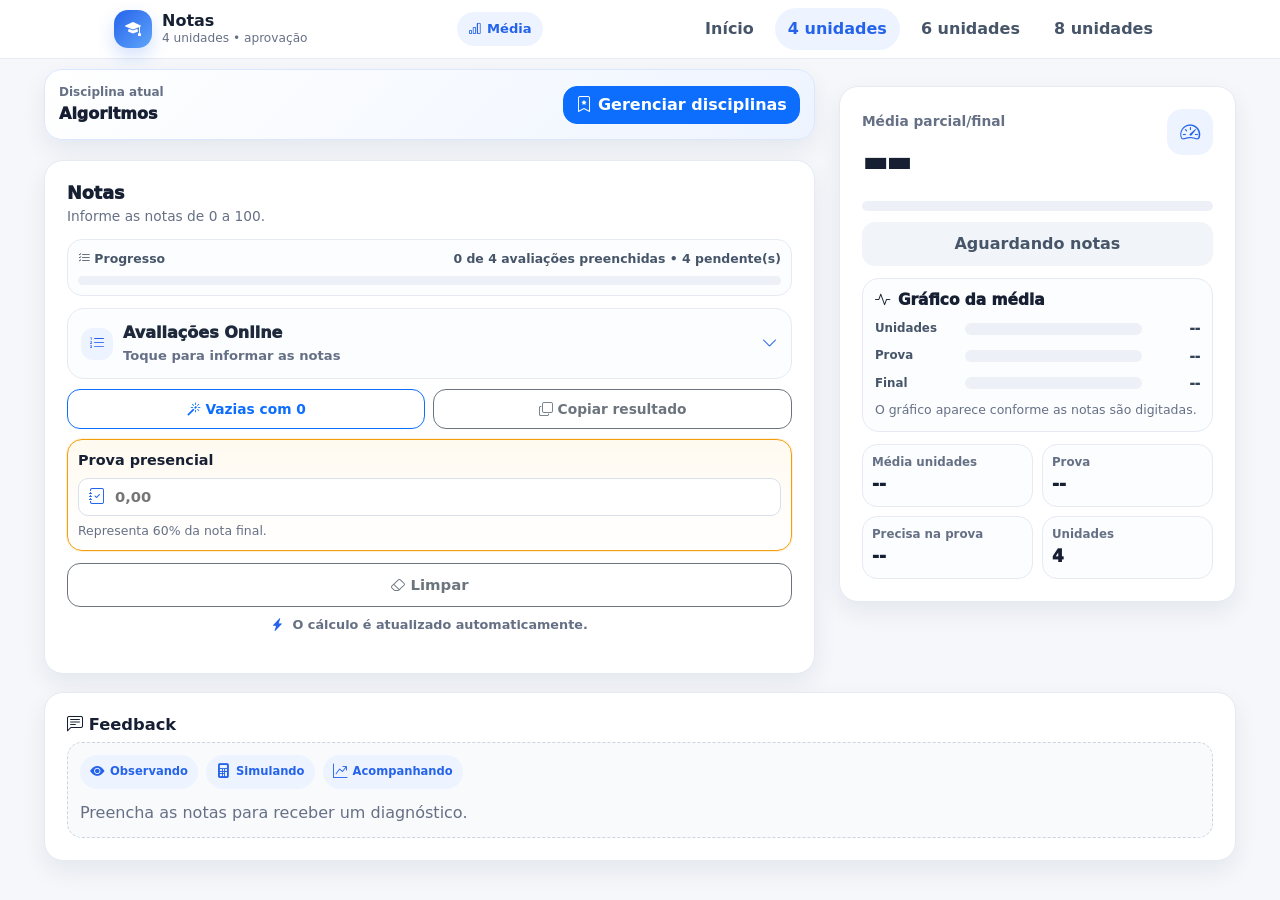
==== commit 18fc1ae4: "v2.1.3 - Modal de disciplinas com salvamento local corrigido" ====
--- a/pages/4-unidades.html
+++ b/pages/4-unidades.html
@@ -103,7 +103,7 @@
 
           <section class="mobile-nav-footer">
             <span class="mobile-nav-credit"><i class="bi bi-code-slash"></i> Desenvolvido por Hagliberto Alves de Oliveira</span>
-            <span class="mobile-nav-version"><i class="bi bi-tag"></i> v2.1.0</span>
+            <span class="mobile-nav-version"><i class="bi bi-tag"></i> v2.1.3</span>
           </section>
         </div>
       </div>
@@ -111,6 +111,17 @@
 
 
   <main class="container app-container calculator-page">
+
+
+    <section class="subject-toolbar" id="disciplinasResumo">
+      <div>
+        <span>Disciplina atual</span>
+        <strong id="currentSubjectToolbarLabel">Carregando...</strong>
+      </div>
+      <button type="button" class="btn btn-primary" data-bs-toggle="modal" data-bs-target="#disciplinasModal">
+        <i class="bi bi-bookmark-star"></i> Gerenciar disciplinas
+      </button>
+    </section>
 <section id="notas" class="app-card input-card">
       <div class="section-title">
         <div>
@@ -241,6 +252,86 @@
     </section>
 </main>
 
+<div class="modal fade" id="disciplinasModal" tabindex="-1" aria-labelledby="disciplinasModalLabel" aria-hidden="true">
+  <div class="modal-dialog modal-dialog-centered modal-lg">
+    <div class="modal-content subject-modal-content">
+      <div class="modal-header subject-modal-header">
+        <div>
+          <h5 class="modal-title" id="disciplinasModalLabel"><i class="bi bi-bookmark-star"></i> Disciplinas</h5>
+          <p>Crie, selecione e salve as disciplinas no navegador.</p>
+        </div>
+        <button type="button" class="btn-close" data-bs-dismiss="modal" aria-label="Fechar"></button>
+      </div>
+      <div class="modal-body">
+        <div class="subject-card subject-card-modal" id="disciplinas">
+          <div class="subject-card-header">
+            <div>
+              <h2>Gerenciar disciplina</h2>
+              <p>Ao clicar em <strong>Nova</strong>, o sistema sugere nomes de disciplinas de programação.</p>
+            </div>
+            <span class="subject-current-pill" title="Disciplina atual">
+              <i class="bi bi-bookmark-star"></i>
+              <span id="currentSubjectLabel">Disciplina</span>
+            </span>
+          </div>
+
+          <div class="subject-grid subject-grid-modal">
+            <div class="subject-field">
+              <label for="subjectUnitCount">Modelo</label>
+              <select id="subjectUnitCount" aria-label="Selecionar modelo de unidades">
+                <option value="4">4 unidades</option>
+                <option value="6">6 unidades</option>
+                <option value="8">8 unidades</option>
+              </select>
+            </div>
+
+            <div class="subject-field">
+              <label for="subjectSelect">Disciplinas salvas</label>
+              <select id="subjectSelect" aria-label="Selecionar disciplina salva"></select>
+            </div>
+
+            <div class="subject-field subject-field-name">
+              <label for="subjectName">Nome da disciplina</label>
+              <input type="text" id="subjectName" list="programmingSubjectsList" autocomplete="off" placeholder="Ex.: Lógica de Programação">
+              <datalist id="programmingSubjectsList">
+                <option value="Lógica de Programação"></option>
+                <option value="Algoritmos"></option>
+                <option value="Programação Web"></option>
+                <option value="Banco de Dados"></option>
+                <option value="JavaScript"></option>
+                <option value="Python"></option>
+                <option value="HTML e CSS"></option>
+                <option value="Estrutura de Dados"></option>
+                <option value="Engenharia de Software"></option>
+                <option value="Desenvolvimento Mobile"></option>
+                <option value="Programação Orientada a Objetos"></option>
+                <option value="Sistemas para Internet"></option>
+              </datalist>
+            </div>
+          </div>
+
+          <div class="subject-actions">
+            <button type="button" class="btn btn-outline-primary" id="btnNewSubject">
+              <i class="bi bi-plus-circle"></i> Nova
+            </button>
+            <button type="button" class="btn btn-outline-danger" id="btnDeleteSubject">
+              <i class="bi bi-trash"></i> Excluir
+            </button>
+            <button type="button" class="btn btn-primary btn-save" id="btnSaveSubject">
+              <i class="bi bi-save"></i> Salvar disciplina
+            </button>
+          </div>
+
+          <span class="subject-status">
+            <i class="bi bi-check-circle-fill"></i>
+            <span id="subjectSavedStatus">Salvamento local ativado</span>
+          </span>
+        </div>
+      </div>
+    </div>
+  </div>
+</div>
+
   <nav class="bottom-nav d-lg-none">
     <a href="../index.html"><i class="bi bi-house"></i><span>Início</span></a>
     <a href="#notas" class="active"><i class="bi bi-pencil-square"></i><span>Notas</span></a>
--- a/assets/css/styles.css
+++ b/assets/css/styles.css
@@ -1815,3 +1815,142 @@
     grid-template-columns: repeat(4, minmax(0, 1fr));
   }
 }
+
+/* =========================
+   Versão 2.1.3: disciplinas em modal
+========================= */
+.home-tools {
+  margin: 12px 0;
+}
+
+.home-manage-btn,
+.subject-toolbar {
+  width: 100%;
+  border: 1px solid #dbe6ff;
+  border-radius: 18px;
+  background: linear-gradient(135deg, #ffffff, #eef4ff);
+  box-shadow: var(--shadow);
+}
+
+.home-manage-btn {
+  display: flex;
+  align-items: center;
+  justify-content: space-between;
+  gap: 14px;
+  padding: 13px 14px;
+  color: var(--text);
+  text-align: left;
+}
+
+.home-manage-btn strong,
+.home-manage-btn small {
+  display: block;
+}
+
+.home-manage-btn strong {
+  font-weight: 950;
+}
+
+.home-manage-btn small {
+  color: var(--muted);
+  font-size: .84rem;
+  margin-top: 2px;
+}
+
+.subject-toolbar {
+  grid-column: 1 / -1;
+  display: flex;
+  align-items: center;
+  justify-content: space-between;
+  gap: 12px;
+  padding: 13px 14px;
+  margin-bottom: 2px;
+}
+
+.subject-toolbar span {
+  display: block;
+  color: var(--muted);
+  font-size: .75rem;
+  font-weight: 850;
+}
+
+.subject-toolbar strong {
+  display: block;
+  font-size: 1rem;
+  font-weight: 950;
+  color: var(--text);
+  margin-top: 1px;
+}
+
+.subject-toolbar .btn {
+  border-radius: 14px;
+  font-weight: 900;
+  white-space: nowrap;
+}
+
+.subject-modal-content {
+  border: 0;
+  border-radius: 22px;
+  overflow: hidden;
+  box-shadow: 0 22px 60px rgba(15, 23, 42, .22);
+}
+
+.subject-modal-header {
+  border-bottom: 1px solid var(--border);
+  background: #fbfdff;
+}
+
+.subject-modal-header h5 {
+  font-weight: 950;
+}
+
+.subject-modal-header p {
+  margin: 2px 0 0;
+  color: var(--muted);
+  font-size: .86rem;
+}
+
+.subject-card-modal {
+  border: 0;
+  box-shadow: none;
+  padding: 0;
+}
+
+.subject-grid-modal {
+  grid-template-columns: 1fr;
+}
+
+.subject-field-name {
+  grid-column: 1 / -1;
+}
+
+@media (min-width: 768px) {
+  .subject-grid-modal {
+    grid-template-columns: .55fr 1fr;
+  }
+}
+
+@media (max-width: 575px) {
+  .subject-toolbar {
+    align-items: stretch;
+    flex-direction: column;
+  }
+
+  .subject-toolbar .btn {
+    width: 100%;
+  }
+}
+
+@media (min-width: 1200px) {
+  .calculator-page .subject-toolbar {
+    grid-column: 1 / 2;
+  }
+
+  .calculator-page .input-card {
+    grid-row: 2 / 3;
+  }
+
+  .calculator-page .result-panel {
+    grid-row: 1 / span 2;
+  }
+}
